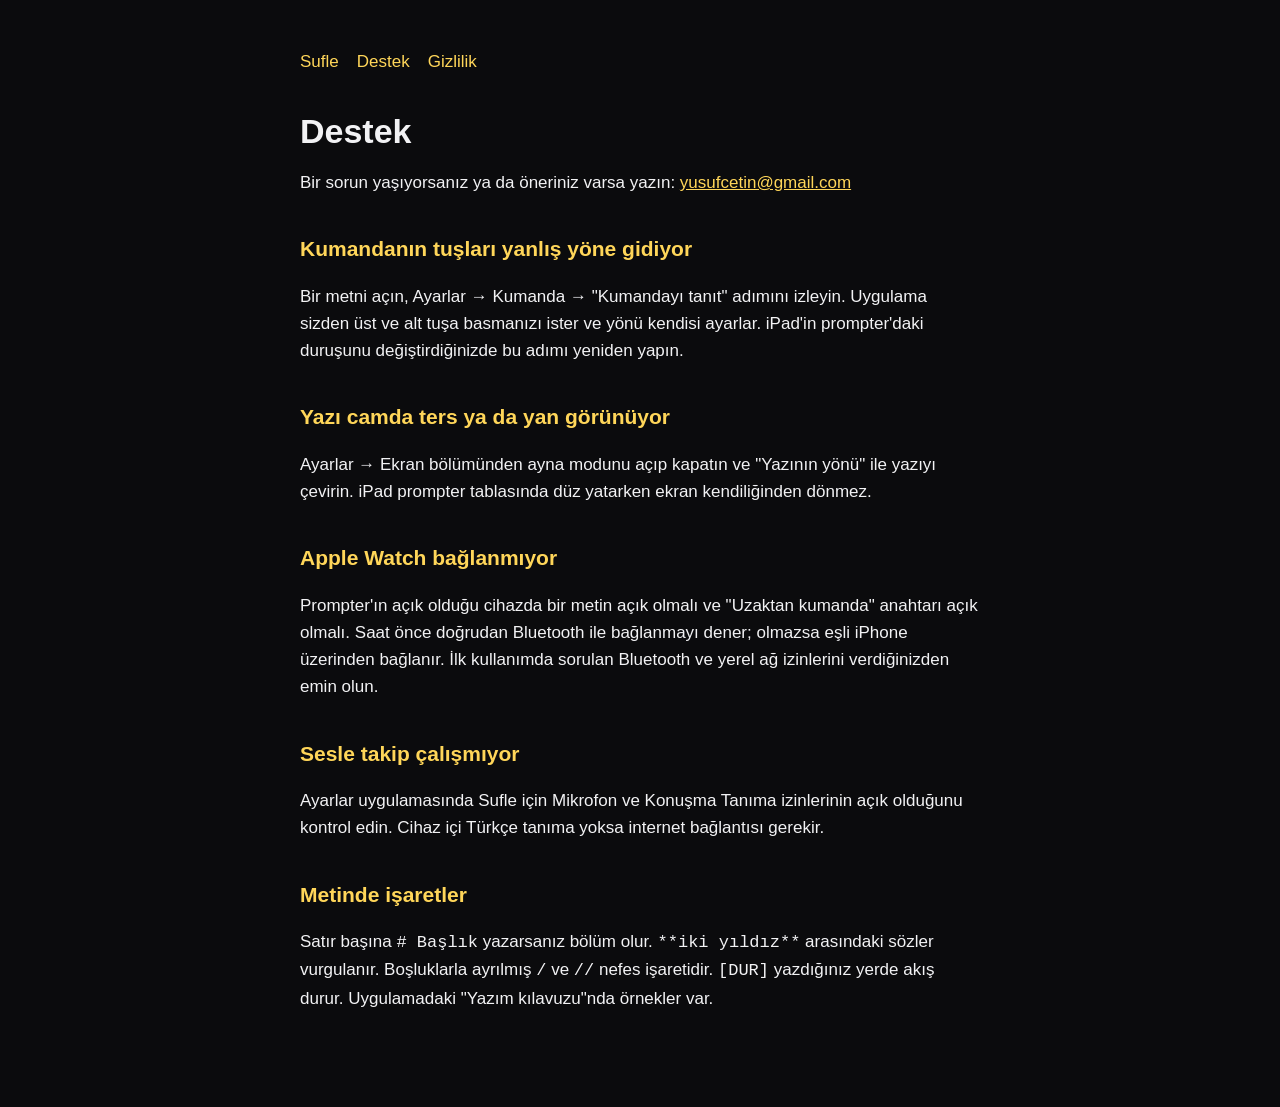
==== destek.html @ 4d1034f3 "Add the Sufle product, support and privacy pages Co-Authored-By: Claude Fable 5.2 <noreply@anthropic" ====
<!doctype html>
<html lang="tr">
<head>
<meta charset="utf-8">
<meta name="viewport" content="width=device-width, initial-scale=1">
<title>Sufle: Destek</title>
<link rel="stylesheet" href="style.css">
</head>
<body>
<main>
<nav><a href="index.html">Sufle</a><a href="destek.html">Destek</a><a href="gizlilik.html">Gizlilik</a></nav>
<h1>Destek</h1>
<p>Bir sorun yaşıyorsanız ya da öneriniz varsa yazın: <span class="eposta" data-a="nitecfusuy" data-b="moc.liamg"></span><noscript>yusufcetin [et] gmail [nokta] com</noscript></p>

<h2>Kumandanın tuşları yanlış yöne gidiyor</h2>
<p>Bir metni açın, Ayarlar → Kumanda → "Kumandayı tanıt" adımını izleyin. Uygulama sizden üst ve alt tuşa basmanızı ister ve yönü kendisi ayarlar. iPad'in prompter'daki duruşunu değiştirdiğinizde bu adımı yeniden yapın.</p>

<h2>Yazı camda ters ya da yan görünüyor</h2>
<p>Ayarlar → Ekran bölümünden ayna modunu açıp kapatın ve "Yazının yönü" ile yazıyı çevirin. iPad prompter tablasında düz yatarken ekran kendiliğinden dönmez.</p>

<h2>Apple Watch bağlanmıyor</h2>
<p>Prompter'ın açık olduğu cihazda bir metin açık olmalı ve "Uzaktan kumanda" anahtarı açık olmalı. Saat önce doğrudan Bluetooth ile bağlanmayı dener; olmazsa eşli iPhone üzerinden bağlanır. İlk kullanımda sorulan Bluetooth ve yerel ağ izinlerini verdiğinizden emin olun.</p>

<h2>Sesle takip çalışmıyor</h2>
<p>Ayarlar uygulamasında Sufle için Mikrofon ve Konuşma Tanıma izinlerinin açık olduğunu kontrol edin. Cihaz içi Türkçe tanıma yoksa internet bağlantısı gerekir.</p>

<h2>Metinde işaretler</h2>
<p>Satır başına <code># Başlık</code> yazarsanız bölüm olur. <code>**iki yıldız**</code> arasındaki sözler vurgulanır. Boşluklarla ayrılmış <code>/</code> ve <code>//</code> nefes işaretidir. <code>[DUR]</code> yazdığınız yerde akış durur. Uygulamadaki "Yazım kılavuzu"nda örnekler var.</p>
</main>
<script>
document.querySelectorAll('.eposta').forEach(function (el) {
  var flip = function (s) { return s.split('').reverse().join(''); };
  var address = flip(el.dataset.a) + '@' + flip(el.dataset.b);
  var link = document.createElement('a');
  link.href = 'mailto:' + address;
  link.textContent = address;
  el.appendChild(link);
});
</script>
</body>
</html>
---- style.css ----
:root { color-scheme: dark; --bg: #0b0b0d; --fg: #f2f2f4; --dim: #a3a3ad; --accent: #ffd659; }
* { box-sizing: border-box; }
body { margin: 0; background: var(--bg); color: var(--fg); font: 17px/1.6 -apple-system, BlinkMacSystemFont, "Segoe UI", sans-serif; }
main { max-width: 720px; margin: 0 auto; padding: 48px 20px 80px; }
h1 { font-size: 34px; line-height: 1.2; margin: 0 0 8px; }
h2 { font-size: 21px; margin: 36px 0 8px; color: var(--accent); }
p, li { color: var(--fg); }
.dim { color: var(--dim); }
a { color: var(--accent); }
nav { margin-bottom: 36px; }
nav a { margin-right: 18px; text-decoration: none; }
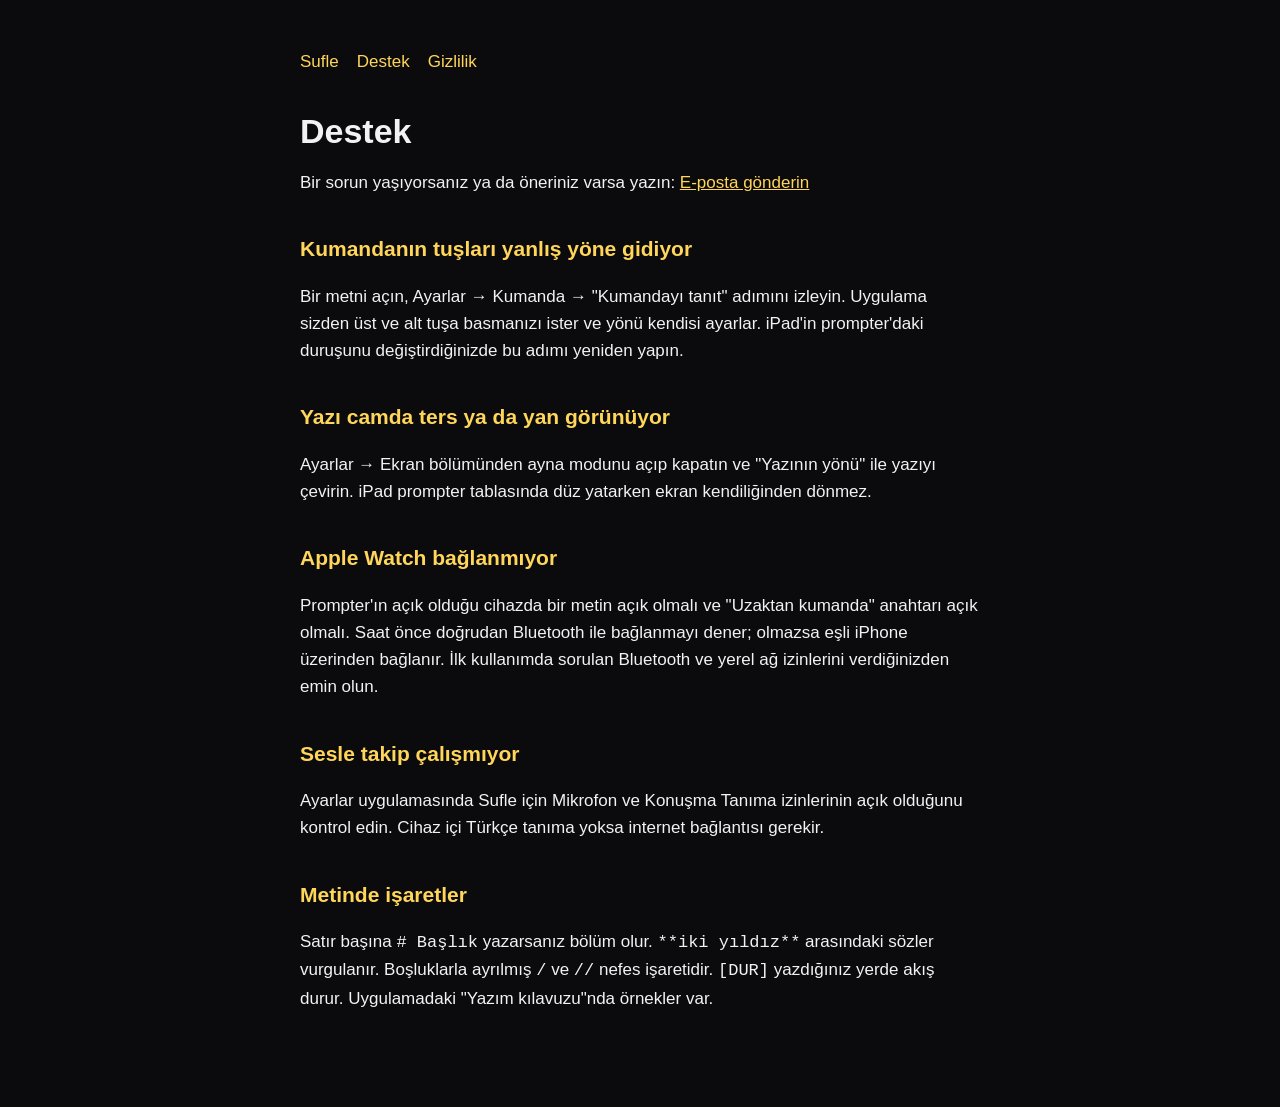
==== commit 9ae4e6ba: "Show a mail link instead of the address itself Co-Authored-By: Claude Fable 5.2 <noreply@anthropic.c" ====
--- a/destek.html
+++ b/destek.html
@@ -10,7 +10,7 @@
 <main>
 <nav><a href="index.html">Sufle</a><a href="destek.html">Destek</a><a href="gizlilik.html">Gizlilik</a></nav>
 <h1>Destek</h1>
-<p>Bir sorun yaşıyorsanız ya da öneriniz varsa yazın: <span class="eposta" data-a="nitecfusuy" data-b="moc.liamg"></span><noscript>yusufcetin [et] gmail [nokta] com</noscript></p>
+<p>Bir sorun yaşıyorsanız ya da öneriniz varsa yazın: <span class="eposta" data-a="nitecfusuy" data-b="moc.liamg"></span><noscript>(e-posta bağlantısı için JavaScript gerekir)</noscript></p>
 
 <h2>Kumandanın tuşları yanlış yöne gidiyor</h2>
 <p>Bir metni açın, Ayarlar → Kumanda → "Kumandayı tanıt" adımını izleyin. Uygulama sizden üst ve alt tuşa basmanızı ister ve yönü kendisi ayarlar. iPad'in prompter'daki duruşunu değiştirdiğinizde bu adımı yeniden yapın.</p>
@@ -28,12 +28,17 @@
 <p>Satır başına <code># Başlık</code> yazarsanız bölüm olur. <code>**iki yıldız**</code> arasındaki sözler vurgulanır. Boşluklarla ayrılmış <code>/</code> ve <code>//</code> nefes işaretidir. <code>[DUR]</code> yazdığınız yerde akış durur. Uygulamadaki "Yazım kılavuzu"nda örnekler var.</p>
 </main>
 <script>
+// The address is never written into the page: it is put together only when
+// the link is clicked, so harvesters reading the HTML do not find it.
 document.querySelectorAll('.eposta').forEach(function (el) {
-  var flip = function (s) { return s.split('').reverse().join(''); };
-  var address = flip(el.dataset.a) + '@' + flip(el.dataset.b);
   var link = document.createElement('a');
-  link.href = 'mailto:' + address;
-  link.textContent = address;
+  link.href = '#';
+  link.textContent = 'E-posta gönderin';
+  link.addEventListener('click', function (event) {
+    event.preventDefault();
+    var flip = function (s) { return s.split('').reverse().join(''); };
+    window.location.href = 'mailto:' + flip(el.dataset.a) + '@' + flip(el.dataset.b) + '?subject=Sufle';
+  });
   el.appendChild(link);
 });
 </script>
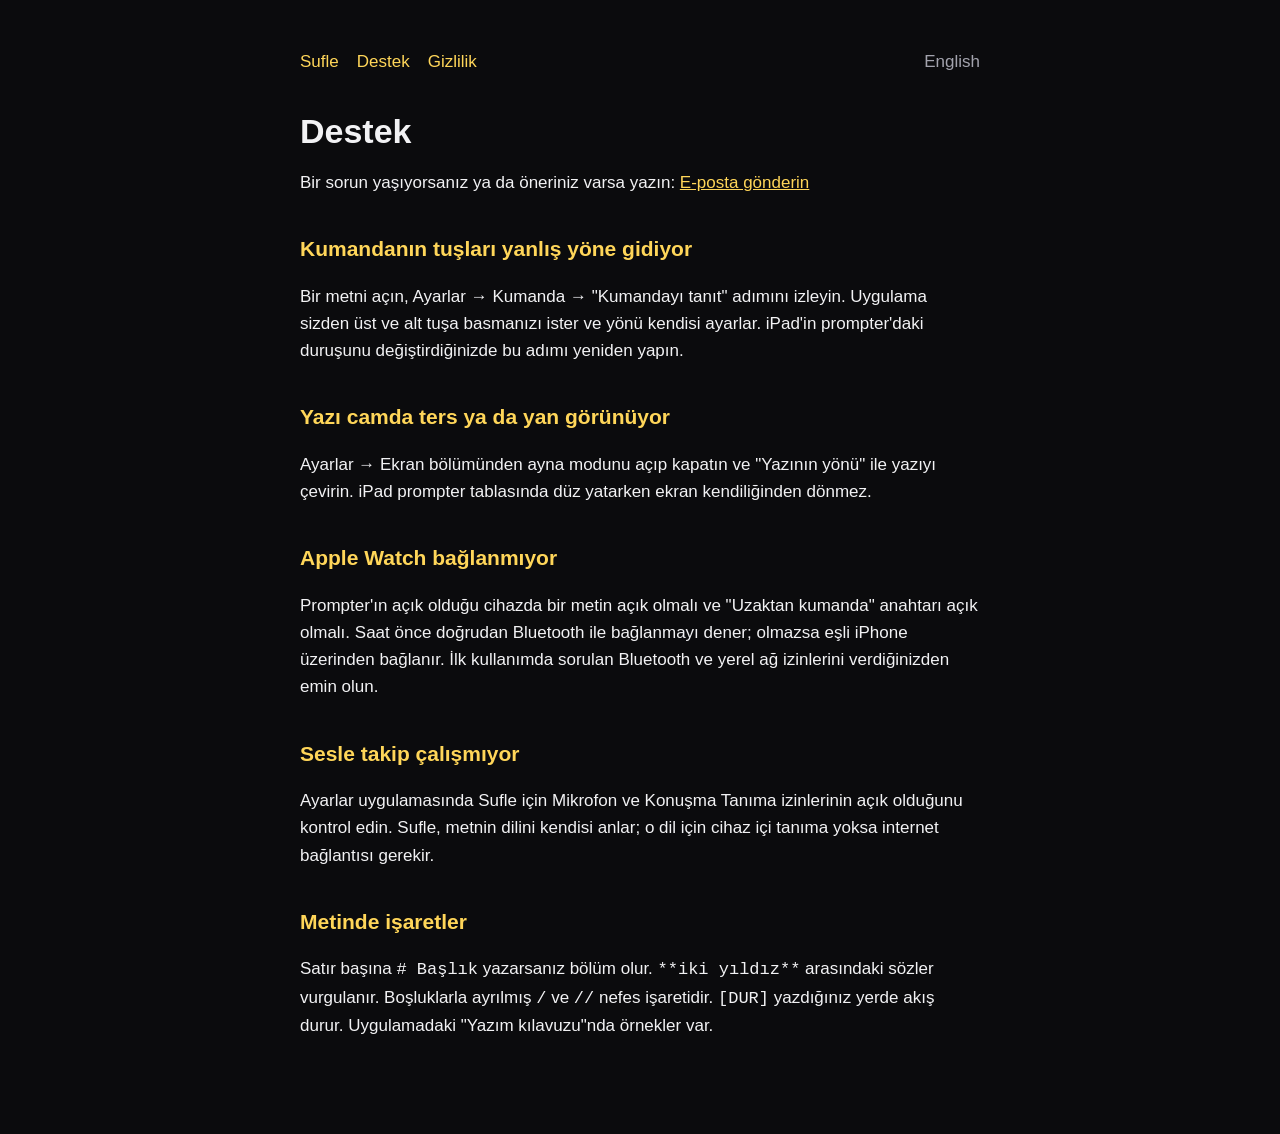
==== commit a971bdd5: "English pages, language links, shared email script Co-Authored-By: Claude Fable 5.2 <noreply@anthrop" ====
--- a/destek.html
+++ b/destek.html
@@ -5,12 +5,14 @@
 <meta name="viewport" content="width=device-width, initial-scale=1">
 <title>Sufle: Destek</title>
 <link rel="stylesheet" href="style.css">
+<link rel="alternate" hreflang="tr" href="https://yusufcetin82.github.io/sufle-site/destek.html">
+<link rel="alternate" hreflang="en" href="https://yusufcetin82.github.io/sufle-site/en/support.html">
 </head>
 <body>
 <main>
-<nav><a href="index.html">Sufle</a><a href="destek.html">Destek</a><a href="gizlilik.html">Gizlilik</a></nav>
+<nav><a href="index.html">Sufle</a><a href="destek.html">Destek</a><a href="gizlilik.html">Gizlilik</a><a class="lang" href="en/support.html" hreflang="en" lang="en">English</a></nav>
 <h1>Destek</h1>
-<p>Bir sorun yaşıyorsanız ya da öneriniz varsa yazın: <span class="eposta" data-a="nitecfusuy" data-b="moc.liamg"></span><noscript>(e-posta bağlantısı için JavaScript gerekir)</noscript></p>
+<p>Bir sorun yaşıyorsanız ya da öneriniz varsa yazın: <span class="eposta" data-a="nitecfusuy" data-b="moc.liamg" data-label="E-posta gönderin"></span><noscript>(e-posta bağlantısı için JavaScript gerekir)</noscript></p>
 
 <h2>Kumandanın tuşları yanlış yöne gidiyor</h2>
 <p>Bir metni açın, Ayarlar → Kumanda → "Kumandayı tanıt" adımını izleyin. Uygulama sizden üst ve alt tuşa basmanızı ister ve yönü kendisi ayarlar. iPad'in prompter'daki duruşunu değiştirdiğinizde bu adımı yeniden yapın.</p>
@@ -22,25 +24,11 @@
 <p>Prompter'ın açık olduğu cihazda bir metin açık olmalı ve "Uzaktan kumanda" anahtarı açık olmalı. Saat önce doğrudan Bluetooth ile bağlanmayı dener; olmazsa eşli iPhone üzerinden bağlanır. İlk kullanımda sorulan Bluetooth ve yerel ağ izinlerini verdiğinizden emin olun.</p>
 
 <h2>Sesle takip çalışmıyor</h2>
-<p>Ayarlar uygulamasında Sufle için Mikrofon ve Konuşma Tanıma izinlerinin açık olduğunu kontrol edin. Cihaz içi Türkçe tanıma yoksa internet bağlantısı gerekir.</p>
+<p>Ayarlar uygulamasında Sufle için Mikrofon ve Konuşma Tanıma izinlerinin açık olduğunu kontrol edin. Sufle, metnin dilini kendisi anlar; o dil için cihaz içi tanıma yoksa internet bağlantısı gerekir.</p>
 
 <h2>Metinde işaretler</h2>
 <p>Satır başına <code># Başlık</code> yazarsanız bölüm olur. <code>**iki yıldız**</code> arasındaki sözler vurgulanır. Boşluklarla ayrılmış <code>/</code> ve <code>//</code> nefes işaretidir. <code>[DUR]</code> yazdığınız yerde akış durur. Uygulamadaki "Yazım kılavuzu"nda örnekler var.</p>
 </main>
-<script>
-// The address is never written into the page: it is put together only when
-// the link is clicked, so harvesters reading the HTML do not find it.
-document.querySelectorAll('.eposta').forEach(function (el) {
-  var link = document.createElement('a');
-  link.href = '#';
-  link.textContent = 'E-posta gönderin';
-  link.addEventListener('click', function (event) {
-    event.preventDefault();
-    var flip = function (s) { return s.split('').reverse().join(''); };
-    window.location.href = 'mailto:' + flip(el.dataset.a) + '@' + flip(el.dataset.b) + '?subject=Sufle';
-  });
-  el.appendChild(link);
-});
-</script>
+<script src="site.js"></script>
 </body>
 </html>
--- a/style.css
+++ b/style.css
@@ -9,3 +9,5 @@
 a { color: var(--accent); }
 nav { margin-bottom: 36px; }
 nav a { margin-right: 18px; text-decoration: none; }
+
+nav a.lang { float: right; margin-right: 0; color: var(--dim); }
